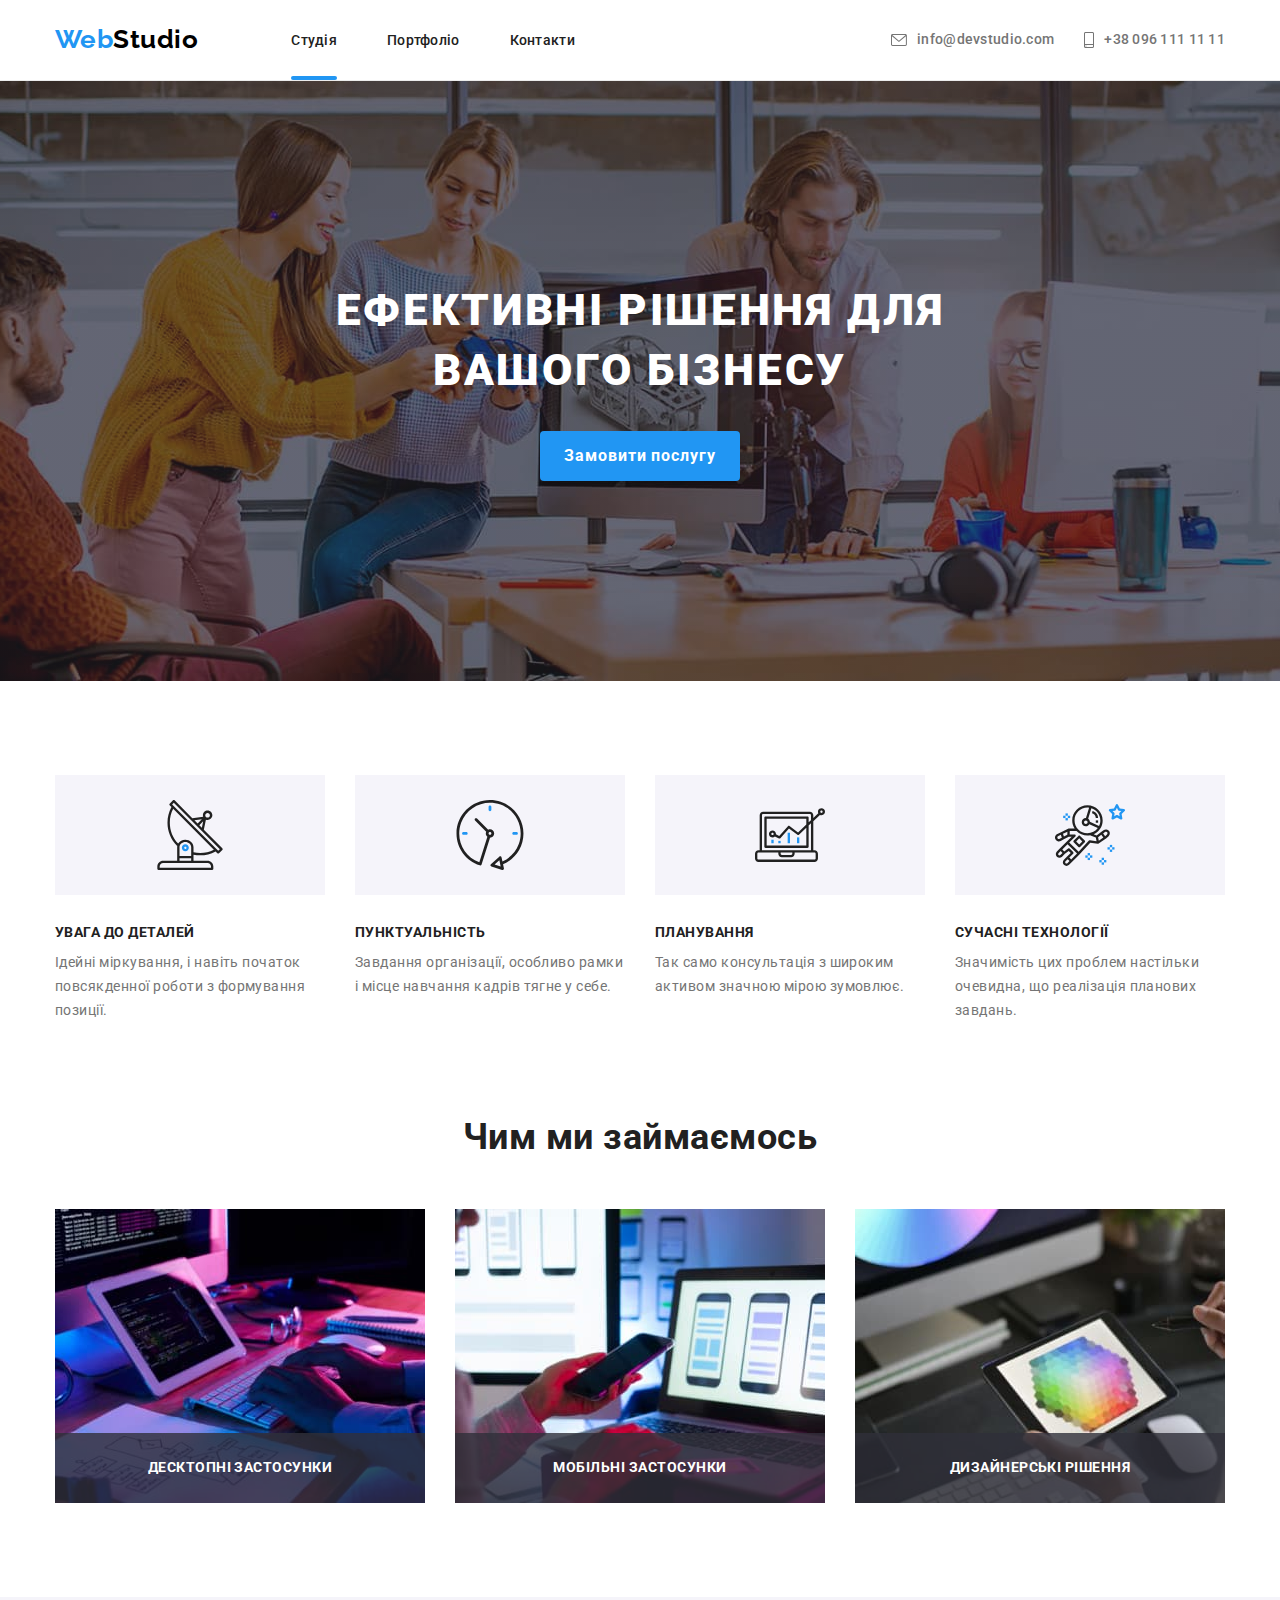
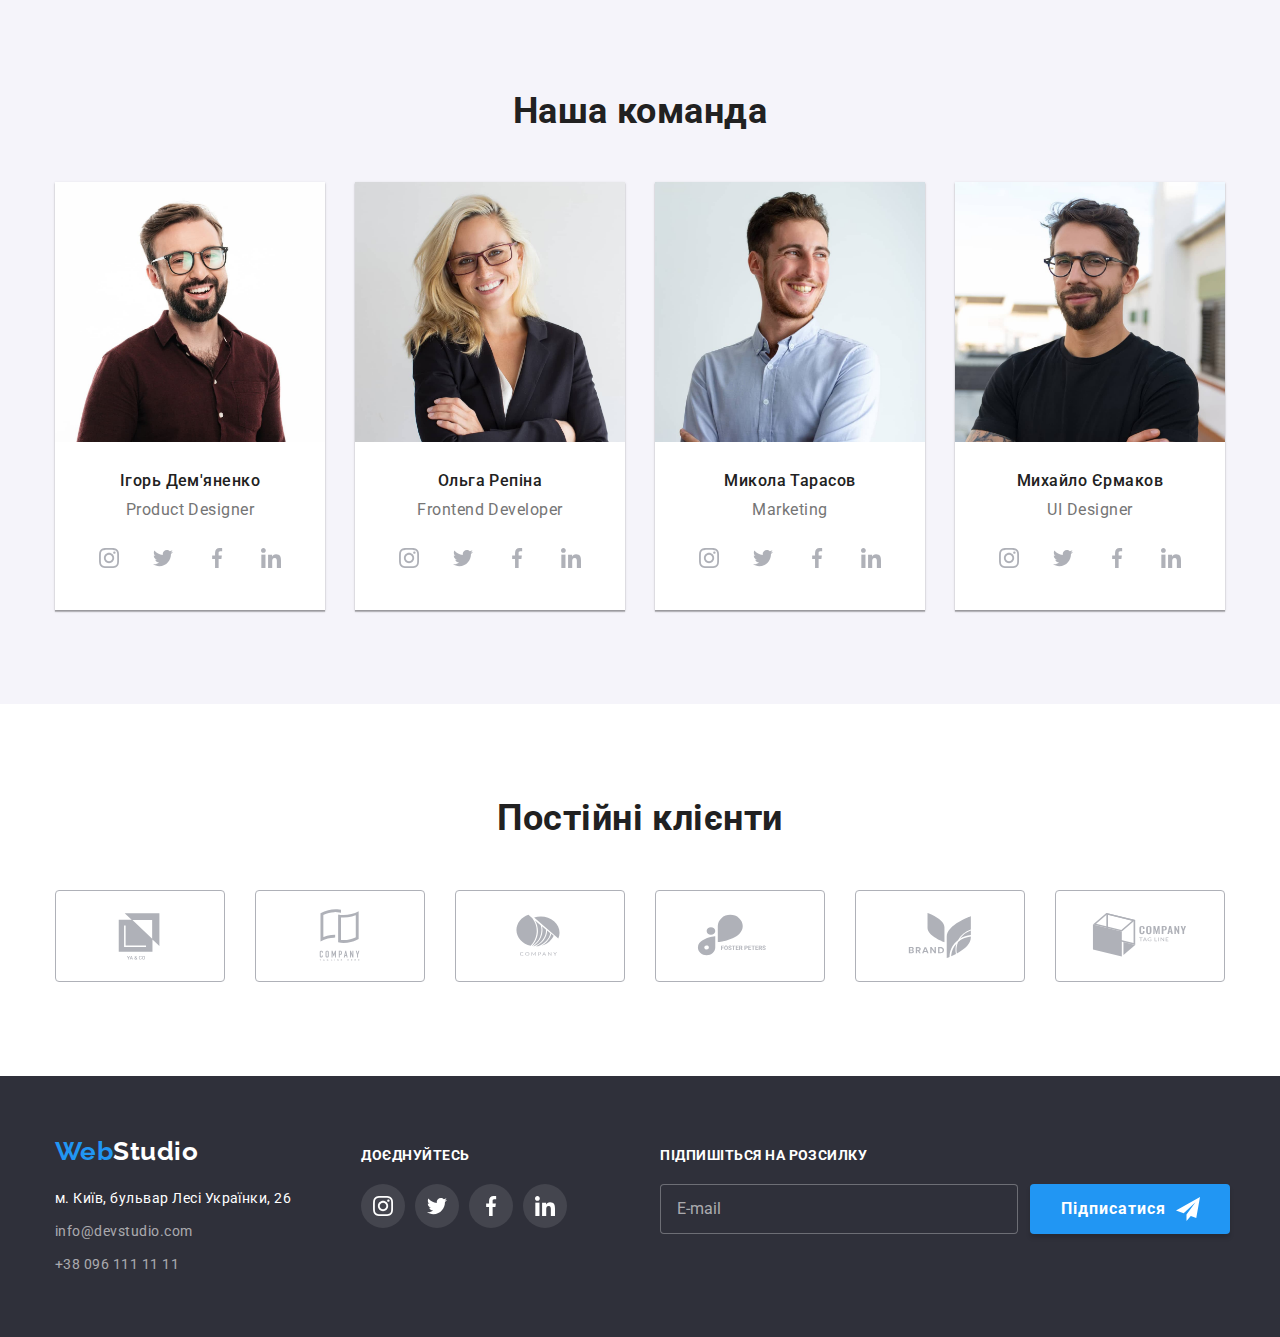
==== index.html @ aabac482 "Initial commit" ====
<!DOCTYPE html>
<html lang="ru">
  <head>
    <meta charset="UTF-8" />
    <meta http-equiv="X-UA-Compatible" content="IE=edge" />
    <meta name="viewport" content="width=device-width, initial-scale=1.0" />
    <title>WebStudio</title>

    <!-- шрифти -->
    <link rel="preconnect" href="https://fonts.googleapis.com" />
    <link rel="preconnect" href="https://fonts.gstatic.com" crossorigin />
    <link
      rel="stylesheet"
      href="https://fonts.googleapis.com/css2?family=Raleway:wght@700&family=Roboto:wght@400;500;700;900&display=swap"
    />

    <!-- стилі -->
    <link
      rel="stylesheet"
      href="https://cdnjs.cloudflare.com/ajax/libs/modern-normalize/1.1.0/modern-normalize.min.css"
    />
    <link rel="stylesheet" href="./css/styles.css" />
  </head>

  <body>
    <!-- верхній рядок -->
    <header class="head-border">
      <div class="container head-nav">
        <!-- Навігація-->
        <nav class="nav">
          <!-- логотип -->
          <a href="./" class="logo">
            Web<span class="logo-positive">Studio</span>
          </a>
          <!-- Меню -->
          <ul class="menu">
            <li class="menu-item">
              <a href="./" class="menu-link current">Студія</a>
            </li>

            <li class="menu-item">
              <a href="./portfolio.html" class="menu-link"> Портфоліо </a>
            </li>
            <li class="menu-item">
              <a href="./" class="menu-link">Контакти</a>
            </li>
          </ul>
        </nav>
        <!-- Контакти  в хедері-->
        <ul class="contacts">
          <li class="contact-item">
            <a href="mailto:info@devstudio.com" class="contact-link">
              <svg class="icon-top-contacts" width="16" height="12">
                <use href="./images/background/icons.svg#email"></use>
              </svg>
              info@devstudio.com
            </a>
          </li>
          <li class="contact-item">
            <a href="tel:+380961111111" class="contact-link">
              <svg class="icon-top-contacts" width="10" height="16">
                <use href="./images/background/icons.svg#smartphone"></use>
              </svg>
              +38 096 111 11 11
            </a>
          </li>
        </ul>
      </div>
    </header>

    <main>
      <!-- Секція героя -->
      <section class="hero overlay">
        <div class="container">
          <h1 class="hero-title">
            Ефективні рішення для <br />
            вашого бізнесу
          </h1>

          <button data-modal-open type="button" class="order-button">
            Замовити послугу
          </button>
        </div>
      </section>

      <!-- особливості  -->
      <section class="section">
        <div class="container">
          <h2 class="visually-hidden">Наші особливості - hidden tag</h2>
          <ul class="features">
            <li class="features-item">
              <div class="icon-features-box">
                <svg class="icon-features">
                  <use href="./images/background/icons.svg#antenna"></use>
                </svg>
              </div>
              <h3 class="features-title">Увага до деталей</h3>
              <p class="features-text">
                Ідейні міркування, і навіть початок повсякденної роботи з
                формування позиції.
              </p>
            </li>

            <li class="features-item">
              <div class="icon-features-box">
                <svg class="icon-features">
                  <use href="./images/background/icons.svg#clock"></use>
                </svg>
              </div>
              <h3 class="features-title">Пунктуальність</h3>
              <p class="features-text">
                Завдання організації, особливо рамки і місце навчання кадрів
                тягне у себе.
              </p>
            </li>

            <li class="features-item">
              <div class="icon-features-box">
                <svg class="icon-features">
                  <use href="./images/background/icons.svg#diagram"></use>
                </svg>
              </div>
              <h3 class="features-title">Планування</h3>
              <p class="features-text">
                Так само консультація з широким активом значною мірою зумовлює.
              </p>
            </li>

            <li class="features-item">
              <div class="icon-features-box">
                <svg class="icon-features">
                  <use href="./images/background/icons.svg#astronaut"></use>
                </svg>
              </div>
              <h3 class="features-title">Сучасні технології</h3>
              <p class="features-text">
                Значимість цих проблем настільки очевидна, що реалізація
                планових завдань.
              </p>
            </li>
          </ul>
        </div>
      </section>

      <!-- чим ми займаємось -->
      <section class="section section-offers">
        <div class="container">
          <h2 class="section-title">Чим ми займаємось</h2>
          <!-- блок світлин -->
          <ul class="offers">
            <li class="offer-item">
              <div class="offer-container">
                <img
                  src="./images/codding.jpg"
                  alt="розробка"
                  width="370"
                  height="294"
                />
                <p class="offer-title">Десктопні застосунки</p>
              </div>
            </li>

            <li class="offer-item">
              <div class="offer-container">
                <img
                  src="./images/android.jpg"
                  alt="мобільні додатки"
                  width="370"
                  height="294"
                />
                <p class="offer-title">Мобільні застосунки</p>
              </div>
            </li>

            <li class="offer-item">
              <div class="offer-container">
                <img
                  src="./images/design.jpg"
                  alt="дизайн"
                  width="370"
                  height="294"
                />
                <p class="offer-title">Дизайнерські рішення</p>
              </div>
            </li>
          </ul>
        </div>
      </section>

      <!-- наша команда -->
      <section class="section section-team">
        <div class="container">
          <h2 class="section-title">Наша команда</h2>
          <!-- блок карток співробітників -->
          <ul class="employee">
            <li class="employee-item">
              <img
                src="./images/igor-demyanenko-PS1050x1010px-squoosh.jpg"
                alt="Ігор"
                width="270"
                height="260"
              />
              <div class="employee-container">
                <h3 class="employee-name">Ігорь Дем'яненко</h3>
                <p class="employee-posiition">Product Designer</p>
                <ul class="socials">
                  <li class="social-item">
                    <a
                      class="social-link"
                      href="https://www.instagram.com/"
                      target="_blank"
                      rel="noreferrer noopener nofollow"
                    >
                      <svg class="social-link-icon">
                        <use
                          href="./images/background/icons.svg#instagram"
                        ></use>
                      </svg>
                    </a>
                  </li>

                  <li class="social-item">
                    <a
                      class="social-link"
                      href="https://twitter.com"
                      target="_blank"
                      rel="noreferrer noopener nofollow"
                    >
                      <svg class="social-link-icon">
                        <use href="./images/background/icons.svg#twitter"></use>
                      </svg>
                    </a>
                  </li>

                  <li class="social-item">
                    <a
                      class="social-link"
                      href="https://www.facebook.com/"
                      target="_blank"
                      rel="noreferrer noopener nofollow"
                    >
                      <svg class="social-link-icon">
                        <use
                          href="./images/background/icons.svg#facebook"
                        ></use>
                      </svg>
                    </a>
                  </li>

                  <li class="social-item">
                    <a
                      class="social-link"
                      href="https://www.linkedin.com/"
                      target="_blank"
                      rel="noreferrer noopener nofollow"
                    >
                      <svg class="social-link-icon">
                        <use
                          href="./images/background/icons.svg#linkedin"
                        ></use>
                      </svg>
                    </a>
                  </li>
                </ul>
              </div>
            </li>

            <li class="employee-item">
              <img
                src="./images/olga-repina-PS1050x1010-squoosh.jpg"
                alt="Ольга"
                width="270"
                height="260"
              />
              <div class="employee-container">
                <h3 class="employee-name">Ольга Репіна</h3>
                <p class="employee-posiition">Frontend Developer</p>
                <ul class="socials">
                  <li class="social-item">
                    <a
                      class="social-link"
                      href="https://www.instagram.com/"
                      target="_blank"
                      rel="noreferrer noopener nofollow"
                    >
                      <svg class="social-link-icon">
                        <use
                          href="./images/background/icons.svg#instagram"
                        ></use>
                      </svg>
                    </a>
                  </li>

                  <li class="social-item">
                    <a
                      class="social-link"
                      href="https://twitter.com"
                      target="_blank"
                      rel="noreferrer noopener nofollow"
                    >
                      <svg class="social-link-icon">
                        <use href="./images/background/icons.svg#twitter"></use>
                      </svg>
                    </a>
                  </li>

                  <li class="social-item">
                    <a
                      class="social-link"
                      href="https://www.facebook.com/"
                      target="_blank"
                      rel="noreferrer noopener nofollow"
                    >
                      <svg class="social-link-icon">
                        <use
                          href="./images/background/icons.svg#facebook"
                        ></use>
                      </svg>
                    </a>
                  </li>

                  <li class="social-item">
                    <a
                      class="social-link"
                      href="https://www.linkedin.com/"
                      target="_blank"
                      rel="noreferrer noopener nofollow"
                    >
                      <svg class="social-link-icon">
                        <use
                          href="./images/background/icons.svg#linkedin"
                        ></use>
                      </svg>
                    </a>
                  </li>
                </ul>
              </div>
            </li>

            <li class="employee-item">
              <img
                src="./images/nikolay-tarasov-PS1050x1010px-squoosh.jpg"
                alt="Микола"
                width="270"
                height="260"
              />
              <div class="employee-container">
                <h3 class="employee-name">Микола Тарасов</h3>
                <p class="employee-posiition">Marketing</p>
                <ul class="socials">
                  <li class="social-item">
                    <a
                      class="social-link"
                      href="https://www.instagram.com/"
                      target="_blank"
                      rel="noreferrer noopener nofollow"
                    >
                      <svg class="social-link-icon">
                        <use
                          href="./images/background/icons.svg#instagram"
                        ></use>
                      </svg>
                    </a>
                  </li>

                  <li class="social-item">
                    <a
                      class="social-link"
                      href="https://twitter.com"
                      target="_blank"
                      rel="noreferrer noopener nofollow"
                    >
                      <svg class="social-link-icon">
                        <use href="./images/background/icons.svg#twitter"></use>
                      </svg>
                    </a>
                  </li>

                  <li class="social-item">
                    <a
                      class="social-link"
                      href="https://www.facebook.com/"
                      target="_blank"
                      rel="noreferrer noopener nofollow"
                    >
                      <svg class="social-link-icon">
                        <use
                          href="./images/background/icons.svg#facebook"
                        ></use>
                      </svg>
                    </a>
                  </li>

                  <li class="social-item">
                    <a
                      class="social-link"
                      href="https://www.linkedin.com/"
                      target="_blank"
                      rel="noreferrer noopener nofollow"
                    >
                      <svg class="social-link-icon">
                        <use
                          href="./images/background/icons.svg#linkedin"
                        ></use>
                      </svg>
                    </a>
                  </li>
                </ul>
              </div>
            </li>

            <li class="employee-item">
              <img
                src="./images/mikhail-yermakov-PS1050x1010px-squoosh.jpg"
                alt="Михайло"
                width="270"
                height="260"
              />
              <div class="employee-container">
                <h3 class="employee-name">Михайло Єрмаков</h3>
                <p class="employee-posiition">UI Designer</p>
                <ul class="socials">
                  <li class="social-item">
                    <a
                      class="social-link"
                      href="https://www.instagram.com/"
                      target="_blank"
                      rel="noreferrer noopener nofollow"
                    >
                      <svg class="social-link-icon">
                        <use
                          href="./images/background/icons.svg#instagram"
                        ></use>
                      </svg>
                    </a>
                  </li>

                  <li class="social-item">
                    <a
                      class="social-link"
                      href="https://twitter.com"
                      target="_blank"
                      rel="noreferrer noopener nofollow"
                    >
                      <svg class="social-link-icon">
                        <use href="./images/background/icons.svg#twitter"></use>
                      </svg>
                    </a>
                  </li>

                  <li class="social-item">
                    <a
                      class="social-link"
                      href="https://www.facebook.com/"
                      target="_blank"
                      rel="noreferrer noopener nofollow"
                    >
                      <svg class="social-link-icon">
                        <use
                          href="./images/background/icons.svg#facebook"
                        ></use>
                      </svg>
                    </a>
                  </li>

                  <li class="social-item">
                    <a
                      class="social-link"
                      href="https://www.linkedin.com/"
                      target="_blank"
                      rel="noreferrer noopener nofollow"
                    >
                      <svg class="social-link-icon">
                        <use
                          href="./images/background/icons.svg#linkedin"
                        ></use>
                      </svg>
                    </a>
                  </li>
                </ul>
              </div>
            </li>
          </ul>
        </div>
      </section>

      <!-- постійні клієнти -->
      <section class="section">
        <div class="container">
          <h2 class="section-title">Постійні клієнти</h2>

          <ul class="customers">
            <li class="icon-customer">
              <a
                class="customer-link"
                href="https://minusrus.com/"
                target="_blank"
                rel="noreferrer noopener nofollow"
              >
                <svg class="customer-link-icon">
                  <use href="./images/background/icons.svg#comp1"></use>
                </svg>
              </a>
            </li>
            <li class="icon-customer">
              <a
                class="customer-link"
                href="https://minusrus.com/"
                target="_blank"
                rel="noreferrer noopener nofollow"
              >
                <svg class="customer-link-icon">
                  <use href="./images/background/icons.svg#comp2"></use>
                </svg>
              </a>
            </li>
            <li class="icon-customer">
              <a
                class="customer-link"
                href="https://minusrus.com/"
                target="_blank"
                rel="noreferrer noopener nofollow"
              >
                <svg class="customer-link-icon">
                  <use href="./images/background/icons.svg#comp3"></use>
                </svg>
              </a>
            </li>
            <li class="icon-customer">
              <a
                class="customer-link"
                href="https://minusrus.com/"
                target="_blank"
                rel="noreferrer noopener nofollow"
              >
                <svg class="customer-link-icon">
                  <use href="./images/background/icons.svg#comp4"></use>
                </svg>
              </a>
            </li>
            <li class="icon-customer">
              <a
                class="customer-link"
                href="https://minusrus.com/"
                target="_blank"
                rel="noreferrer noopener nofollow"
              >
                <svg class="customer-link-icon">
                  <use href="./images/background/icons.svg#comp5"></use>
                </svg>
              </a>
            </li>
            <li class="icon-customer">
              <a
                class="customer-link"
                href="https://minusrus.com/"
                target="_blank"
                rel="noreferrer noopener nofollow"
              >
                <svg class="customer-link-icon">
                  <use href="./images/background/icons.svg#comp6"></use>
                </svg>
              </a>
            </li>
          </ul>
        </div>
      </section>
    </main>

    <!-- footer -->
    <footer class="footer">
      <div class="container">
        <!-- група у дві колонки -->
        <div class="footer-columns">
          <div>
            <a href="./" class="logo"
              >Web<span class="logo-negative">Studio</span></a
            >
            <!-- footer contacts -->
            <address>
              <ul class="link-decor">
                <li class="footer-contact-item">
                  <a
                    href="https://goo.gl/maps/csTUW6vFvjiGMf6m9"
                    class="footer-contact footer-address"
                    target="_blank"
                    rel="noreferrer noopener nofollow"
                    >м. Київ, бульвар Лесі Українки, 26</a
                  >
                </li>

                <li class="footer-contact-item">
                  <a href="mailto:info@devstudio.com" class="footer-contact"
                    >info@devstudio.com</a
                  >
                </li>

                <li class="footer-contact-item">
                  <a href="tel:+380961111111" class="footer-contact"
                    >+38 096 111 11 11</a
                  >
                </li>
              </ul>
            </address>
          </div>
          <!-- Соцмережі -->
          <div class="footer-socials">
            <h3 class="footer-title">Доєднуйтесь</h3>
            <ul class="socials">
              <li class="social-item">
                <a
                  class="social-link"
                  href="https://www.instagram.com/"
                  target="_blank"
                  rel="noreferrer noopener nofollow"
                >
                  <svg class="social-link-icon">
                    <use href="./images/background/icons.svg#instagram"></use>
                  </svg>
                </a>
              </li>

              <li class="social-item">
                <a
                  class="social-link"
                  href="https://twitter.com"
                  target="_blank"
                  rel="noreferrer noopener nofollow"
                >
                  <svg class="social-link-icon">
                    <use href="./images/background/icons.svg#twitter"></use>
                  </svg>
                </a>
              </li>

              <li class="social-item">
                <a
                  class="social-link"
                  href="https://www.facebook.com/"
                  target="_blank"
                  rel="noreferrer noopener nofollow"
                >
                  <svg class="social-link-icon">
                    <use href="./images/background/icons.svg#facebook"></use>
                  </svg>
                </a>
              </li>

              <li class="social-item">
                <a
                  class="social-link"
                  href="https://www.linkedin.com/"
                  target="_blank"
                  rel="noreferrer noopener nofollow"
                >
                  <svg class="social-link-icon">
                    <use href="./images/background/icons.svg#linkedin"></use>
                  </svg>
                </a>
              </li>
            </ul>
          </div>
          <form class="subscribe">
            <!-- <h3 class="footer-title">Підпишіться на розсилку</h3> -->
            <div class="subscribe-field">
              <label for="subscribe" class="footer-title"
                >Підпишіться на розсилку</label
              >
              <input
                type="email"
                name="subscribe"
                id="subscribe"
                placeholder="E-mail"
              />
            </div>

            <div class="subscribe-button-box">
              <button type="submit" class="order-button subscribe-button">
                Підписатися
                <svg class="icon-subscribe-button">
                  <use
                    href="./images/background/icons.svg#footer-subscribe-button"
                  ></use>
                </svg>
              </button>
            </div>
          </form>
        </div>
      </div>
    </footer>

    <!-- Модальне вікно -->
    <div class="backdrop is-hidden" data-modal>
      <form autocomplete="on" class="modal">
        <b class="modal-header">Залиште свої дані, ми вам передзвонимо</b>

        <div class="form-fields">
          <div class="form-field-item">
            <label for="name">Ім'я</label>
            <div class="modal-box-icon">
              <input type="text" name="name" id="name" class="type" />
              <svg class="form-icon">
                <use href="./images/background/icons.svg#modal-person"></use>
              </svg>
            </div>
          </div>
          <div class="form-field-item">
            <label for="phone">Телефон</label>
            <div class="modal-box-icon">
              <input type="tel" name="phone" id="phone" class="type" />
              <svg class="form-icon">
                <use href="./images/background/icons.svg#modal-phone"></use>
              </svg>
            </div>
          </div>
          <div class="form-field-item">
            <label for="email">Пошта</label>
            <div class="modal-box-icon">
              <input type="email" name="email" id="email" class="type" />
              <svg class="form-icon">
                <use href="./images/background/icons.svg#modal-email"></use>
              </svg>
            </div>
          </div>
          <div class="form-field-item">
            <label for="comment">Коментар</label>
            <textarea
              name="comment"
              id="comment"
              placeholder="Введіть текст"
              class="type"
            ></textarea>
          </div>
        </div>

        <div class="accept-module">
          <input
            type="checkbox"
            name="accept"
            value="accept"
            id="checkbox"
            class="checkboxed visually-hidden"
          />

          <label for="checkbox" class="accepting">
            <div class="icon-accept-box">
              <svg class="icon-checked">
                <use href="./images/background/icons.svg#modal-checked"></use>
              </svg>
            </div>
            Погоджуюся з розсилкою та приймаю &thinsp;
            <a href="" class="link-terms">Умови договору</a>
          </label>
        </div>

        <button type="submit" class="order-button">Відправити</button>

        <button data-modal-close type="button" class="order-button-close">
          <svg class="button-close-icon">
            <use href="./images/background/icons.svg#btn-close"></use>
          </svg>
        </button>
      </form>
    </div>

    <!-- скріпт для модельного вікна -->
    <script src="./js/modal.js"></script>
    <!--  data-modal-open - на кнопку відкриття модального вікна.
          data-modal-close - на кнопку закриття модального вікна.
          data-modal - на бекдроп модального вікна. -->
  </body>
</html>
---- css/styles.css ----
/* todo разобратись з фоном на весь екран */

:root {
    --logo-brand-color: #2196f3;
    --btn-hover-bgcolor: #188CE8;
    --logo-positive-color: #000;
    --logo-negative-color: #fff;
    --grey: #757575;
    --black: #212121;
    --white: #fff;
    --background-brand-color: #2F303A;
    --background-btn-color: #F5F4FA;
    --social-grey: #AFB1B8;

}

/* ============= Скидання стилів ============= */
body {
    background-color: var(--white);
    font-family: "Roboto", sans-serif;
    letter-spacing: 0.03em;
    color: var(--grey);
}

h1, h2, h3, p {
    margin: 0;
    padding: 0;
}

img {
    display: block;
    max-width: 100%;
    height: auto;
}

/* Знімаю стилізацію з ul */
ul, ol {
    margin: 0;
    padding: 0;
    list-style: none;
}

/* Знімаю стилізацію з <a> */
a {
    text-decoration: none;
}

textarea {
    resize: none;
}
/* ============= /Скидання стилів ============= */


/* ============= Компоненти ============= */
.container {
    margin-left: auto;
    margin-right: auto;
    width: 1200px;
    padding-left: 15px;
    padding-right: 15px;
}

/* соцмережі */
.section {
    padding-top: 94px;
    padding-bottom: 94px;
}

/* соціальні мережі */
.socials {
    display: flex;
    justify-content: center;
}

.social-item:not(:last-child) {
    margin-right: 10px;
}

.social-link {
    display: flex;
    justify-content: center;
    align-items: center;
    height: 44px;
    width: 44px;
    border-radius: 50%;

    color: var(--social-grey);
    background-color: var(--white);
    transition: background-color 250ms cubic-bezier(0.4, 0, 0.2, 1),
                color 250ms cubic-bezier(0.4, 0, 0.2, 1);
}

.social-link:hover,
.social-link:focus {
    background-color: var(--logo-brand-color);
    color: var(--white);
}

.social-link-icon {
    fill: currentColor;
    width: 20px;
    height: 20px;
}

footer .social-link {
    color: var(--white);
    background-color: rgba(255, 255, 255, 0.1);
}

.visually-hidden {
    position: absolute;
    white-space: nowrap;
    width: 1px;
    height: 1px;
    overflow: hidden;
    border: 0;
    padding: 0;
    clip: rect(0 0 0 0);
    clip-path: inset(50%);
    margin: -1px;
}
/* ============= /Компоненти ============= */



/* ============= Верхній рядок ============= */
.head-border {
    border-bottom: 1px solid #ECECEC;
}

.head-nav {
    display: flex;   /* для вирівнювання елементів у div */
}

/* навігація (лого+меню)*/
.nav {
    display: flex;
    align-items: center;
}

/* стилізація logo */
.logo {
    display: block;

    font-family: 'Raleway', sans-serif;
    font-weight: 700;
    font-size: 26px;
    line-height: 1.2;
    color: var(--logo-brand-color);
}
.logo-positive { 
    color: var(--logo-positive-color); 
}

.logo-negative { 
    color: var(--logo-negative-color); 
}

/* ховер лого по всій площині у заголовку */
.nav>.logo {
    padding-top: 24px;
    padding-bottom: 25px;
}

/* Меню */
.menu {
    display: flex;
    margin-left: 93px;
}

.menu-item:not(:last-child) {
    margin-right: 50px;
}

.menu-link {
    position: relative;
    padding-top: 32px;
    padding-bottom: 32px;

    font-weight: 500;
    font-size: 14px;
    line-height: 1.14;
    letter-spacing: 0.02em;
    color: var(--black);
    transition: color 250ms cubic-bezier(0.4, 0, 0.2, 1);
}

.menu-link::after {
    content: "";
    position: absolute;
    left: 0;
    bottom: 0px;

    width: 100%;
    height: 4px;
    border-radius: 2px;
    background-color: var(--logo-brand-color);

    transform: scale(0);
    transition: transform 250ms cubic-bezier(0.4, 0, 0.2, 1);
}

.menu-link:hover::after,
.menu-link:focus::after {
    transform: scale(1);
}

.menu-link.current::after {
    transform: scale(1);
}


/* Контакти в хедері */
.contacts {
    display: flex;
    margin-left: auto;
    align-items: center;
}

.contact-item + .contact-item {
    margin-left: 30px;
}

.contact-link {
    display: flex;
    align-items: center;

    padding-top: 22px;
    padding-bottom: 22px;

    font-weight: 500;
    font-size: 14px;
    line-height: 1.14;
    letter-spacing: 0.02em;
    color: var(--grey);
    transition: color 250ms cubic-bezier(0.4, 0, 0.2, 1);
}

.menu-link:hover,
.menu-link:focus,
.contact-link:hover,
.contact-link:focus {
    color: var(--logo-brand-color);
}

.icon-top-contacts {
    margin-right: 10px;
    fill: currentColor;
}
/* ============= /Верхній рядок ============= */



/* ============= Секція героя ============= */
.hero {
    padding-top: 200px;
    padding-bottom: 200px;

    text-align: center; /* наслідується до дітей */
    background-color: var(--background-brand-color);
}

.overlay {
    max-width: 1600px;
    height: 600px;
    margin-left: auto;
    margin-right: auto;

    background-image: 
        linear-gradient(
        rgba(47, 48, 58, 0.4),
        rgba(47, 48, 58, 0.4) ),
        url("../images/background/hero-pic.jpg");
    background-repeat: no-repeat; 
    background-position: center;
    background-size: cover;
    background-color: #C4C4C4;
} 

.hero-title {
    margin-bottom: 30px;

    font-weight: 900;
    font-size: 44px;
    line-height: 1.36;
    letter-spacing: 0.06em;
    text-transform: uppercase;
    color: var(--white);
}

.order-button {
    width: 200px;
    height: 50px;
    padding: 10px;
    border-radius: 4px;
    border: transparent;

    font-family: inherit;
    font-weight: 700;
    font-size: 16px;
    line-height: 1.88;
    letter-spacing: 0.06em;
    color: var(--white);
    background-color: var(--logo-brand-color);
    cursor: pointer;
    box-shadow: 0px 4px 4px rgba(0, 0, 0, 0.15);
    transition: background-color 250ms cubic-bezier(0.4, 0, 0.2, 1);
}

.order-button:hover,
.order-button:focus {
    background-color: var(--btn-hover-bgcolor);
}
/* ============= /Секція героя ============= */



/* ============= Особливості ============= */
.features { display: flex; }

.features-item:not(:last-child) { 
    margin-right: 30px; 
}

.features-item {
    display: block;
    justify-content: center;
    align-items: center;
}

.icon-features-box {
    display: flex;
    justify-content: center;
    align-items: center;
    width: 270px;
    height: 120px;
    margin-bottom: 30px;
    
    background-color: var(--background-btn-color);
}

.icon-features {
    height: 70px;
    width: 70px;
}

.features-title {
    margin-bottom: 10px;
    font-weight: 700;
    font-size: 14px;
    line-height: 1.14;
    text-transform: uppercase;
    color: var(--black);
}

.features-text {
    font-size: 14px;
    line-height: 1.71;
    color: var(--grey);
}
/* ============= /Особливості ============= */


/* ============= Чим ми займаємось ============= */
.section-offers {
    padding-top: 0;
}

.section-title {
    margin-bottom: 50px;

    font-weight: 700;
    font-size: 36px;
    line-height: 1.16;
    text-align: center;
    color: var(--black);
}

.offers { 
    display: flex; 
}

.offer-item + .offer-item { 
    margin-left: 30px; 
}

.offer-container {
    position: relative;

}

.offer-title {
    display: flex;
    align-items: center;
    justify-content: center;
    width: 100%;
    height: 70px;

    position: absolute;
    bottom: 0;
    left: 0;

    /* padding-top: 27px; */
    /* padding-bottom: 27px; */
    font-weight: 700;
    font-size: 14px;
    line-height: 1.14;
    text-transform: uppercase;
    color: var(--white);
    
    background-color: rgba(47, 48, 58, 0.8);
}
/* ============= /Чим ми займаємось ============= */


/* ============= Наша команда ============= */
.section-team {
    background-color: var(--background-btn-color);
}

.employee { 
    display: flex; 
}

.employee-item { 
    align-items: center; 

    background-color: var(--white);
    box-shadow: 0px 1px 3px rgba(0, 0, 0, 0.12), 0px 1px 1px rgba(0, 0, 0, 0.14), 0px 2px 1px rgba(0, 0, 0, 0.2);
}

.employee-item + .employee-item { 
    margin-left: 30px; 
}

.employee-container {
    padding-top: 30px;
    padding-bottom: 30px;
}

.employee-name {
    text-align: center;
    margin-bottom: 10px;

    font-weight: 500;
    font-size: 16px;
    line-height: 1.18;
    color: var(--black);
}

.employee-posiition {
    text-align: center;
    margin-bottom: 16px;

    font-size: 16px;
    line-height: 1.18;
    color: var(--grey);
}
/* ============= /Наша команда ============= */


/* ============= Постійні клієнти ============= */
.customers {
    display: flex;
    justify-content: center;
    cursor: pointer;
}

.icon-customer:not(:last-child) {
    margin-right: 30px;
}

.icon-customer {
    display: flex;
    justify-content: center;
    align-items: center;

    cursor: pointer;
}


.customer-link {
    display: flex;
    justify-content: center;
    align-items: center;
    width: 170px;
    height: 92px;
    border: 1px solid #AFB1B8;
    border-radius: 4px;
    color: #AFB1B8;
    transition: color 250ms cubic-bezier(0.4, 0, 0.2, 1),
                border 250ms cubic-bezier(0.4, 0, 0.2, 1);
}

.customer-link:hover,
.customer-link:focus {
    color: var(--logo-brand-color);
    border: 1px solid var(--logo-brand-color);
}

.customer-link-icon {
    fill: currentColor;
    width: 106px;
    height: 60px;
}
/* ============= /Постійні клієнти ============= */



/* ============= footer ============= */
.footer {
    padding-top: 60px;
    padding-bottom: 60px;

    background-color: var(--background-brand-color);
}

.footer-columns {
    align-items: baseline;
    display: flex;
}

footer .logo {
    display: inline-block;
    margin-bottom: 20px;
}

.footer-contact-item:not(:last-child) {
    margin-bottom: 9px;
}

.footer-contact {
    font-style: normal;
    font-size: 14px;
    line-height: 1.71;
    color: rgba(255, 255, 255, 0.6);
    
    transition: color 250ms cubic-bezier(0.4, 0, 0.2, 1);
}

.footer-address {
    color: var(--white);
    transition: color 250ms cubic-bezier(0.4, 0, 0.2, 1);
}

/* * «С5» Текст контактів в !хедері! і !футері! змінює колір при ховері і фокусі. */
.footer-contact:hover,
.footer-contact:focus,
.footer-address:hover,
.footer-address:focus {
    color: var(--logo-brand-color);
}

.footer-socials {
    margin-left: 70px;
}

.footer-title {
    font-weight: 700;
    font-size: 14px;
    line-height: 1.14;
    text-transform: uppercase;
    margin-bottom: 20px;
    color: var(--white);
}

.subscribe {
    display: flex;
    margin-left: 93px;
}

.subscribe-field {
    display: flex;
    flex-direction: column;
}

label.footer-title {
    display: block;
}

.subscribe-field input {
    width: 358px;
    
    padding: 15px 16px;
    
    background-color: var(--background-brand-color);
    border: 1px solid rgba(255, 255, 255, 0.3);
    border-radius: 4px;
    /* filter: drop-shadow(0px 4px 4px rgba(0, 0, 0, 0.15)); */

    color: var(--white);
}

.subscribe-field input::placeholder {
    font-size: 16px;
    line-height: 1.25;
    color: rgba(255, 255, 255, 0.6);
}

.subscribe-button-box {
    position: relative;
    margin-left: 12px;
}

.subscribe-button {
    position: absolute;
    display: flex;
    justify-content: center;
    align-items: center;
    bottom: 0;
    left: 0;
}

.icon-subscribe-button {
    width: 24px;
    height: 24px;
    fill: currentColor;
    margin-left: 10px;
}

/* ============= /footer ============= */





/* ! Portfolio styles (main) */

/* ============= фільр-кнопки ============= */
/* todo Мають бути Радіо-кнопки */
.filter-btns {
    display: flex;
    justify-content: center;
    margin-bottom: 50px;
}

.filter-btn {
    padding: 6px 22px;

    font-weight: 500;
    font-size: 16px;
    line-height: 1.62;
    color: var(--black);
    background-color: var(--background-btn-color);
    border: transparent;
    border-radius: 4px;

    cursor: pointer;

    transition: color 250ms cubic-bezier(0.4, 0, 0.2, 1),
                background-color 250ms cubic-bezier(0.4, 0, 0.2, 1),
                box-shadow 250ms cubic-bezier(0.4, 0, 0.2, 1);
}


.filter-btn-item:not(:last-child) {
    margin-right: 8px;
}


.filter-btn:hover,
.filter-btn:focus {
    color: var(--white);
    background-color: var(--logo-brand-color);
    box-shadow: 0px 3px 1px rgba(0, 0, 0, 0.1),
                0px 1px 2px rgba(0, 0, 0, 0.08),
                0px 2px 2px rgba(0, 0, 0, 0.12);
}
/* ============= /фільр-кнопки ============= */



/* ============= Зразки робіт (картки) ============= */
.cards {
    display: flex;
    flex-wrap: wrap;
}

.card-item:not(:nth-child(3n)) {
    margin-right: 30px;
}

.card-item:not(:nth-last-child(-n+3)) {
    margin-bottom: 30px;
}

.card-item-link {
    display: block; /* без цього не працює ховер. Чому? */
    transition: box-shadow 250ms cubic-bezier(0.4, 0, 0.2, 1);
}

.card-item-link:hover,
.card-item-link:focus {
    box-shadow: 0px 1px 1px rgba(0, 0, 0, 0.12),
                0px 4px 4px rgba(0, 0, 0, 0.06),
                1px 4px 6px rgba(0, 0, 0, 0.16);
}

.card-item-animation {
    position: relative;
    overflow: hidden;
}

.card-item-animation::before {
    content: "";
    display: block;
    position: absolute;
    top: 0;
    left: 0;
    width: 100%;
    height: 100%;

    background-color: rgba(33, 150, 243, 0.9);

    opacity: 0;
    transform: translate(0, 100%);
    transition: transform 250ms cubic-bezier(0.4, 0, 0.2, 1),
                opacity 250ms cubic-bezier(0.4, 0, 0.2, 1);
}

.card-item-text {
    display: flex;
    align-items: center;
    justify-content: center;
    
    position: absolute;
    top: 0;
    left: 0;
    width: 100%;
    height: 100%;

    padding: 24px;
    overflow: hidden;

    font-size: 18px;
    line-height: 1.56;
    color: var(--white);

    opacity: 0;
    transform: translate(0, 100%);
    transition: transform 250ms cubic-bezier(0.4, 0, 0.2, 1),
                opacity 250ms cubic-bezier(0.4, 0, 0.2, 1);
}

.card-item-link:hover .card-item-animation::before,
.card-item-link:focus .card-item-animation::before,
.card-item-link:hover .card-item-text,
.card-item-link:focus .card-item-text {
    opacity: 1;
    transform: translate(0, 0);
}


/* * «B17» У картках на сторінці Портфоліо є рамка (властивість border), але тільки у нижній частині картки. */
.card-item-frame {
    padding-top: 20px;
    padding-bottom: 20px;
    padding-left: 24px;
    padding-right: 24px;

    border-left: 1px solid #EEEEEE;
    border-right: 1px solid #EEEEEE;
    border-bottom: 1px solid #EEEEEE;
}

.card-item-title {
    /* margin-bottom: 4px; - Григорій сказав прибрати, хоча в проєкті цей відступ є */

    font-weight: 700;
    font-size: 18px;
    line-height: 2;
    letter-spacing: 0.06em;
    color: var(--black);
}

.card-item-description {
    margin-bottom: 20px;

    font-size: 16px;
    line-height: 1.88;
    color: var(--grey);
}
/* ============= /Зразки робіт (картки) ============= */



/* ============= Модальне вікно ============= */
/* фон */
.backdrop {
    position: fixed;
    top: 0;
    left: 0;
    width: 100%;
    height: 100%;
    background-color: rgba(0, 0, 0, 0.2);

    transition: opacity 250ms cubic-bezier(0.4, 0, 0.2, 1),
                visibility 250ms cubic-bezier(0.4, 0, 0.2, 1);
}

.backdrop.is-hidden {
    opacity: 0;
    visibility: hidden;
    pointer-events: none;
}

.backdrop.is-hidden .modal {
    transform: translate(-50%, -50%) scale(0.85);
    transition: transform 250ms cubic-bezier(0.4, 0, 0.2, 1),
                visibility 250ms cubic-bezier(0.4, 0, 0.2, 1);
}

/* загальне вікно */
.modal {
    position: absolute;
    top: 50%;
    left: 50%;
    width: 528px;
    text-align: center;
    padding: 40px;

    background-color: var(--white);
    
    transform: translate(-50%, -50%) scale(1);
    transition: transform 250ms cubic-bezier(0.4, 0, 0.2, 1);
}

/* кнопка закриття зверху праворуч */
.order-button-close {
    display: flex;
    justify-content: center;
    align-items: center;
    padding: 0;
    position: absolute;
    top: 4px;
    right: 4px;
    width: 30px;
    height: 30px;
    
    border-radius: 50%;
    border: 1px solid rgba(0, 0, 0, 0.1);
    background-color: var(--white);
    cursor: pointer;

    transition: background-color 250ms cubic-bezier(0.4, 0, 0.2, 1),
                color 250ms cubic-bezier(0.4, 0, 0.2, 1);
}

.order-button-close:hover,
.order-button-close:focus {
    color: var(--logo-brand-color);
}

.button-close-icon {
    fill: currentColor;
    width: 18px;
    height: 18px;
    background-position: 50% 50%;
    background-origin: border-box;
}

/* заголовок */
.modal-header {
    display: block;
    margin-bottom: 12px;

    font-weight: 700;
    font-size: 20px;
    line-height: 1.15;
    text-align: center;
    color: var(--black);
}

/* поля форми */
.form-fields {
    margin-bottom: 20px;
    text-align: left;
}

.form-field-item {
    display: flex;
    flex-direction: column;
    margin-bottom: 20px;

    font-size: 12px;
    line-height: 1.67;
    letter-spacing: 0.01em;
    color: var(--black);
    transition: color 250ms cubic-bezier(0.4, 0, 0.2, 1);
}

.form-field-item input {
    padding: 12px 16px 12px 42px;

    font-size: 16px;
    line-height: 1.14;

    border: 1px solid;
    border-radius: 4px;
    border-color: rgba(33, 33, 33, 0.2);

    transition: border-color 250ms cubic-bezier(0.4, 0, 0.2, 1);
}

.form-field-item textarea {
    padding: 12px 16px;
    height: 96px;

    font-size: 16px;
    line-height: 1.14;
    letter-spacing: 0.01em;

    border: 1px solid;
    border-radius: 4px;
    border-color: rgba(33, 33, 33, 0.2);

    transition: border-color 250ms cubic-bezier(0.4, 0, 0.2, 1);
}

/* бордер на полях введення */
.form-field-item:focus .type,
.form-field-item:hover .type {
    border-color: var(--logo-brand-color); 
}

/* бордер на полях введення, коли прибрали мишку з поля */
.form-field-item .type:focus-within {
    border-color: var(--logo-brand-color);
    outline: 1px solid var(--logo-brand-color);
}

/* стилі плейсхолдера */
.form-field-item textarea::placeholder {
    color: rgba(117, 117, 117, 0.5);
    font-size: 12px;
    line-height: 1.167;
}

/* іконки на полях введення */
.modal-box-icon {
    display: flex;
    flex-direction: column;
    position: relative;
}

.form-icon {
    position: absolute;
    width: 18px;
    height: 18px;
    top: 50%;
    transform: translateY(-50%);
    margin: 0 12px;

    fill: currentColor;
}

.form-field-item:hover,
.form-field-item:focus,
.form-field-item:focus-within {
    color: var(--logo-brand-color);
}


/* поле згоди з умовами */
.accept-module {
    display: flex;
    justify-content: center;
    align-items: center;
    margin-bottom: 30px;
    transition: color 250ms cubic-bezier(0.4, 0, 0.2, 1);
}

.accept-module:hover,
.accept-module:focus {
    color: var(--logo-brand-color);
    /* border: 1px solid var(--logo-brand-color); */
    /* border-radius: 4px; */
}

/* міняю колір іконки чек-боксу при ховері/фокусі */
.accept-module:hover .icon-checked,
.accept-module:focus .icon-checked {
    border-color: var(--logo-brand-color);
}


/* lable з іконкою чекбокосу і текстом "приймаю умови" */
.accepting {
    display: flex;

    font-size: 14px;
    line-height: 1.71;
}

/* коробка з іконкою - за замовчуванням без кольору */
.icon-accept-box {
    display: flex;
    align-items: center;
    margin-right: 7px;

    color: transparent;
}

/* стилі іконки чекбоксу за замовчуванням */
.icon-checked {
    width: 16px;
    height: 15px;

    fill: currentColor;
    
    border: 1px solid var(--black);
    border-radius: 4px;
    transition: border-color 250ms cubic-bezier(0.4, 0, 0.2, 1);
}

/* приховане поле input з type="checkbox" */
/* зміна стилю іконки чекбоксу при натисканні на .accept-module  */
.checkboxed:checked + label .icon-checked {
    /* ? чомусь не спрацьовує background-origin - іконка не стає більшою поки є border*/
    /* background-origin: border-box; */
    color: var(--logo-brand-color);

    background-color: var(--logo-brand-color);
    background-size: contain;

    /* якщо не задати бордер=0, то іконка лишається зменшеною */
    border: 0;
}

/* додаткова стилізація посилання на "Умови договору" */
.link-terms {
    text-decoration: underline;
    color: var(--logo-brand-color);
}
/* ============= /Модальне вікно ============= */
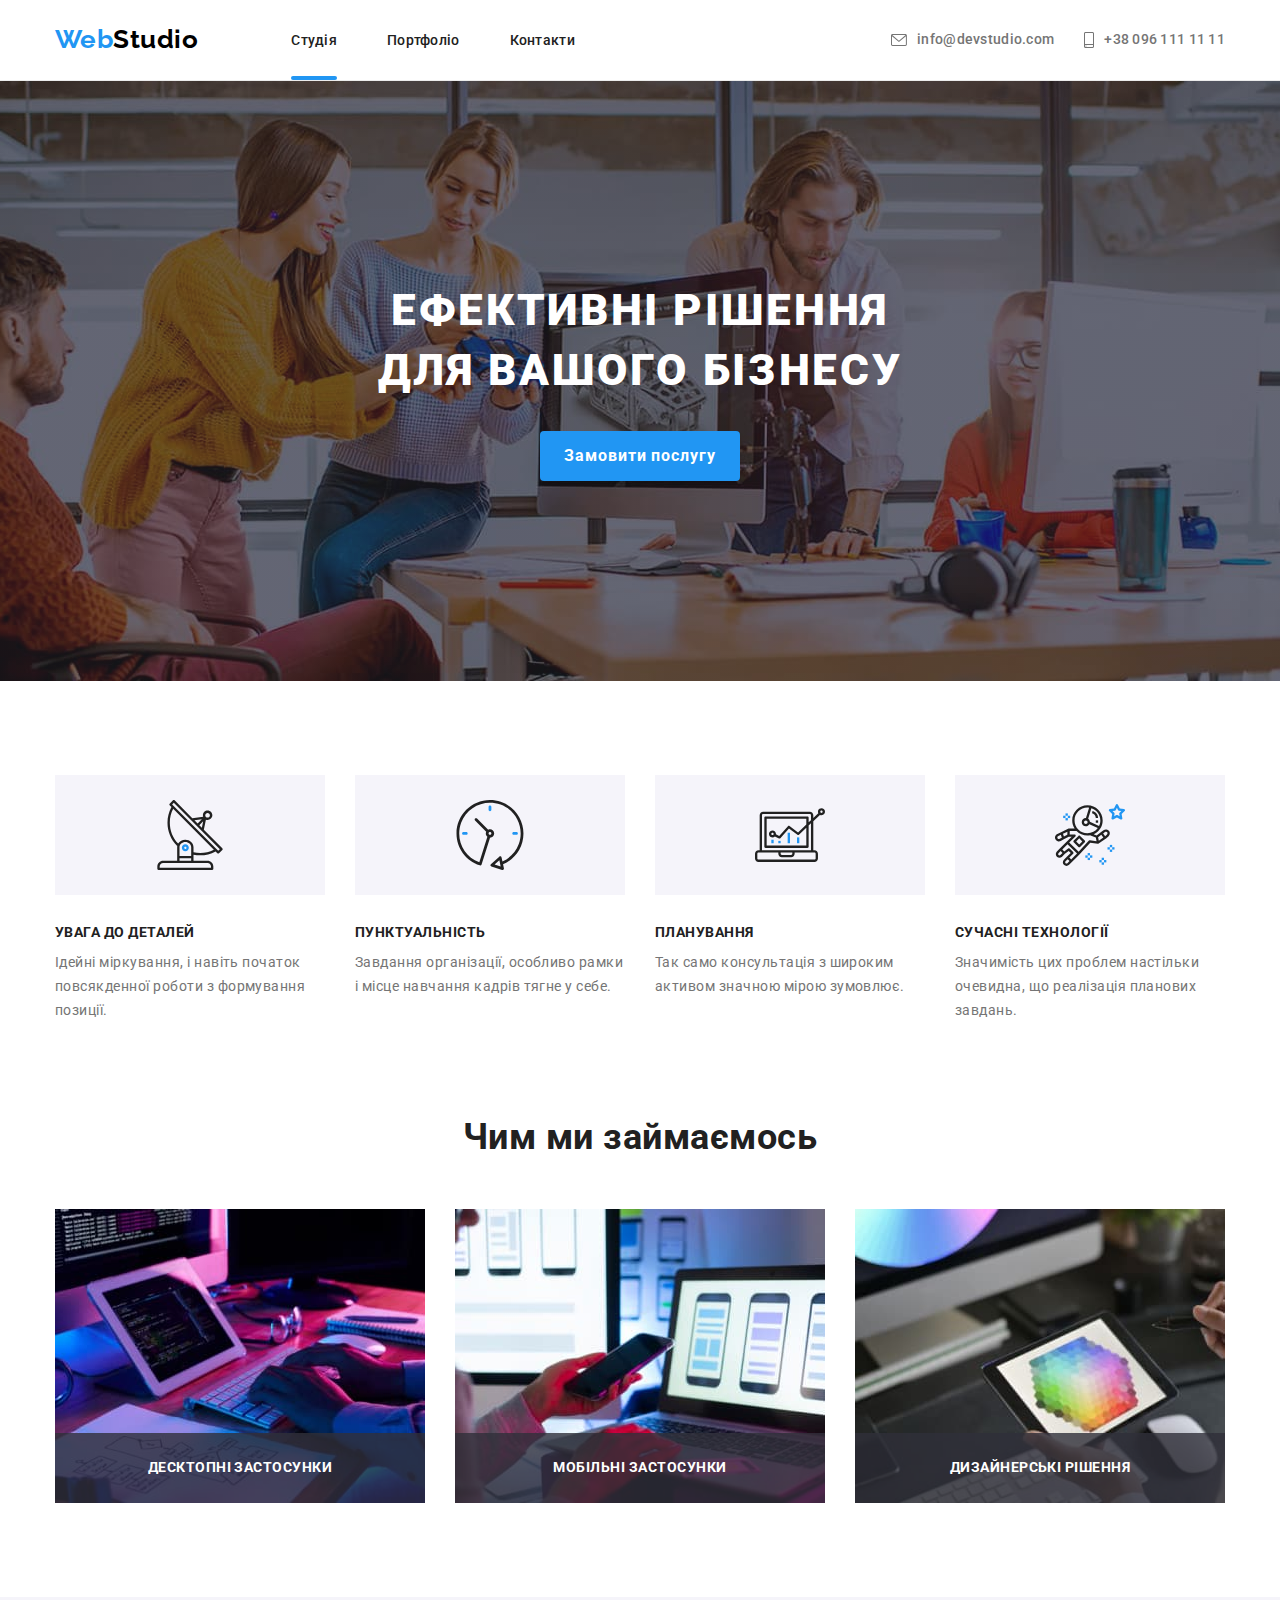
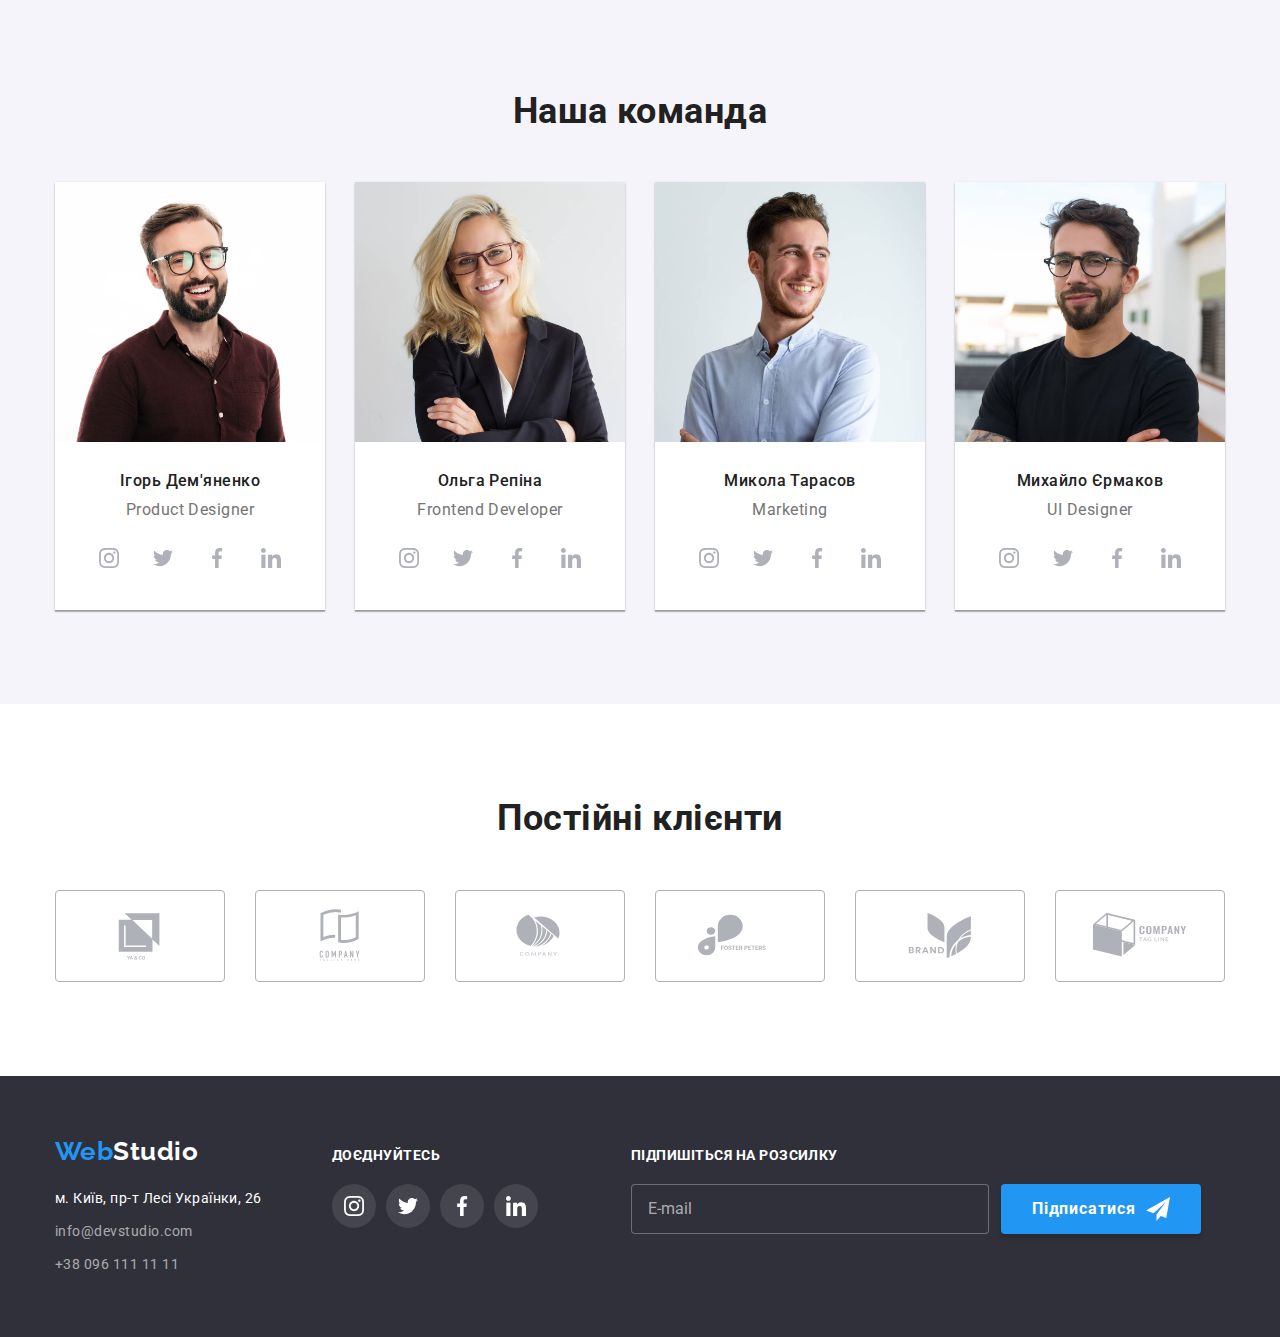
==== commit 15eb4baa: "2.0" ====
--- a/index.html
+++ b/index.html
@@ -73,8 +73,8 @@
       <section class="hero overlay">
         <div class="container">
           <h1 class="hero-title">
-            Ефективні рішення для <br />
-            вашого бізнесу
+            Ефективні рішення <br />
+            для вашого бізнесу
           </h1>
 
           <button data-modal-open type="button" class="order-button">
@@ -578,14 +578,14 @@
             >
             <!-- footer contacts -->
             <address>
-              <ul class="link-decor">
+              <ul class="footer-address-decor">
                 <li class="footer-contact-item">
                   <a
                     href="https://goo.gl/maps/csTUW6vFvjiGMf6m9"
-                    class="footer-contact footer-address"
+                    class="footer-address"
                     target="_blank"
                     rel="noreferrer noopener nofollow"
-                    >м. Київ, бульвар Лесі Українки, 26</a
+                    >м. Київ, пр-т Лесі Українки, 26</a
                   >
                 </li>
 
@@ -696,7 +696,7 @@
 
         <div class="form-fields">
           <div class="form-field-item">
-            <label for="name">Ім'я</label>
+            <label for="name" class="label">Ім'я</label>
             <div class="modal-box-icon">
               <input type="text" name="name" id="name" class="type" />
               <svg class="form-icon">
@@ -705,7 +705,7 @@
             </div>
           </div>
           <div class="form-field-item">
-            <label for="phone">Телефон</label>
+            <label for="phone" class="label">Телефон</label>
             <div class="modal-box-icon">
               <input type="tel" name="phone" id="phone" class="type" />
               <svg class="form-icon">
@@ -714,7 +714,7 @@
             </div>
           </div>
           <div class="form-field-item">
-            <label for="email">Пошта</label>
+            <label for="email" class="label">Пошта</label>
             <div class="modal-box-icon">
               <input type="email" name="email" id="email" class="type" />
               <svg class="form-icon">
@@ -723,7 +723,7 @@
             </div>
           </div>
           <div class="form-field-item">
-            <label for="comment">Коментар</label>
+            <label for="comment" class="label">Коментар</label>
             <textarea
               name="comment"
               id="comment"
@@ -743,11 +743,11 @@
           />
 
           <label for="checkbox" class="accepting">
-            <div class="icon-accept-box">
+            <span class="icon-accept-box">
               <svg class="icon-checked">
                 <use href="./images/background/icons.svg#modal-checked"></use>
               </svg>
-            </div>
+            </span>
             Погоджуюся з розсилкою та приймаю &thinsp;
             <a href="" class="link-terms">Умови договору</a>
           </label>
--- a/css/styles.css
+++ b/css/styles.css
@@ -525,16 +525,18 @@
     margin-bottom: 20px;
 }
 
-.footer-contact-item:not(:last-child) {
-    margin-bottom: 9px;
-}
-
-.footer-contact {
+.footer-address-decor {
     font-style: normal;
     font-size: 14px;
     line-height: 1.71;
+}
+
+.footer-contact-item:not(:last-child) {
+    margin-bottom: 9px;
+}
+
+.footer-contact {
     color: rgba(255, 255, 255, 0.6);
-    
     transition: color 250ms cubic-bezier(0.4, 0, 0.2, 1);
 }
 
@@ -567,6 +569,7 @@
 .subscribe {
     display: flex;
     margin-left: 93px;
+    align-items: flex-end;
 }
 
 .subscribe-field {
@@ -579,6 +582,7 @@
 }
 
 .subscribe-field input {
+    
     width: 358px;
     
     padding: 15px 16px;
@@ -598,12 +602,10 @@
 }
 
 .subscribe-button-box {
-    position: relative;
     margin-left: 12px;
 }
 
 .subscribe-button {
-    position: absolute;
     display: flex;
     justify-content: center;
     align-items: center;
@@ -764,7 +766,7 @@
 }
 
 .card-item-title {
-    /* margin-bottom: 4px; - Григорій сказав прибрати, хоча в проєкті цей відступ є */
+    /* margin-bottom: 4px; - Григорій сказав прибрати, хоча в макеті цей відступ є */
 
     font-weight: 700;
     font-size: 18px;
@@ -832,8 +834,8 @@
     align-items: center;
     padding: 0;
     position: absolute;
-    top: 4px;
-    right: 4px;
+    top: 8px;
+    right: 8px;
     width: 30px;
     height: 30px;
     
@@ -880,14 +882,18 @@
 .form-field-item {
     display: flex;
     flex-direction: column;
-    margin-bottom: 20px;
 
     font-size: 12px;
     line-height: 1.67;
     letter-spacing: 0.01em;
-    color: var(--black);
+    color: var(--grey);
     transition: color 250ms cubic-bezier(0.4, 0, 0.2, 1);
 }
+
+.form-field-item:not(:last-child) {
+    margin-bottom: 10px;
+}
+
 
 .form-field-item input {
     padding: 12px 16px 12px 42px;
@@ -936,11 +942,17 @@
     line-height: 1.167;
 }
 
+.label {
+    display: block;
+    margin-bottom: 4px;
+}
+
 /* іконки на полях введення */
 .modal-box-icon {
     display: flex;
     flex-direction: column;
     position: relative;
+    color: var(--black);
 }
 
 .form-icon {
@@ -949,7 +961,8 @@
     height: 18px;
     top: 50%;
     transform: translateY(-50%);
-    margin: 0 12px;
+    /* margin: 0 12px; */
+    left: 12px;
 
     fill: currentColor;
 }
@@ -968,11 +981,13 @@
     align-items: center;
     margin-bottom: 30px;
     transition: color 250ms cubic-bezier(0.4, 0, 0.2, 1);
+
 }
 
 .accept-module:hover,
 .accept-module:focus {
     color: var(--logo-brand-color);
+    /* outline: 1px solid var(--logo-brand-color); */
     /* border: 1px solid var(--logo-brand-color); */
     /* border-radius: 4px; */
 }
@@ -991,6 +1006,13 @@
     font-size: 14px;
     line-height: 1.71;
 }
+
+/* .accepting:focus, */
+/* .accepting:hover { */
+    /* outline: 1px solid var(--logo-brand-color); */
+    /* border: 1px solid var(--logo-brand-color); */
+    /* border-radius: 4px; */
+/* } */
 
 /* коробка з іконкою - за замовчуванням без кольору */
 .icon-accept-box {
@@ -1027,6 +1049,10 @@
     border: 0;
 }
 
+.checkboxed:focus+label .icon-checked {
+    outline: 1px solid black;
+}
+
 /* додаткова стилізація посилання на "Умови договору" */
 .link-terms {
     text-decoration: underline;
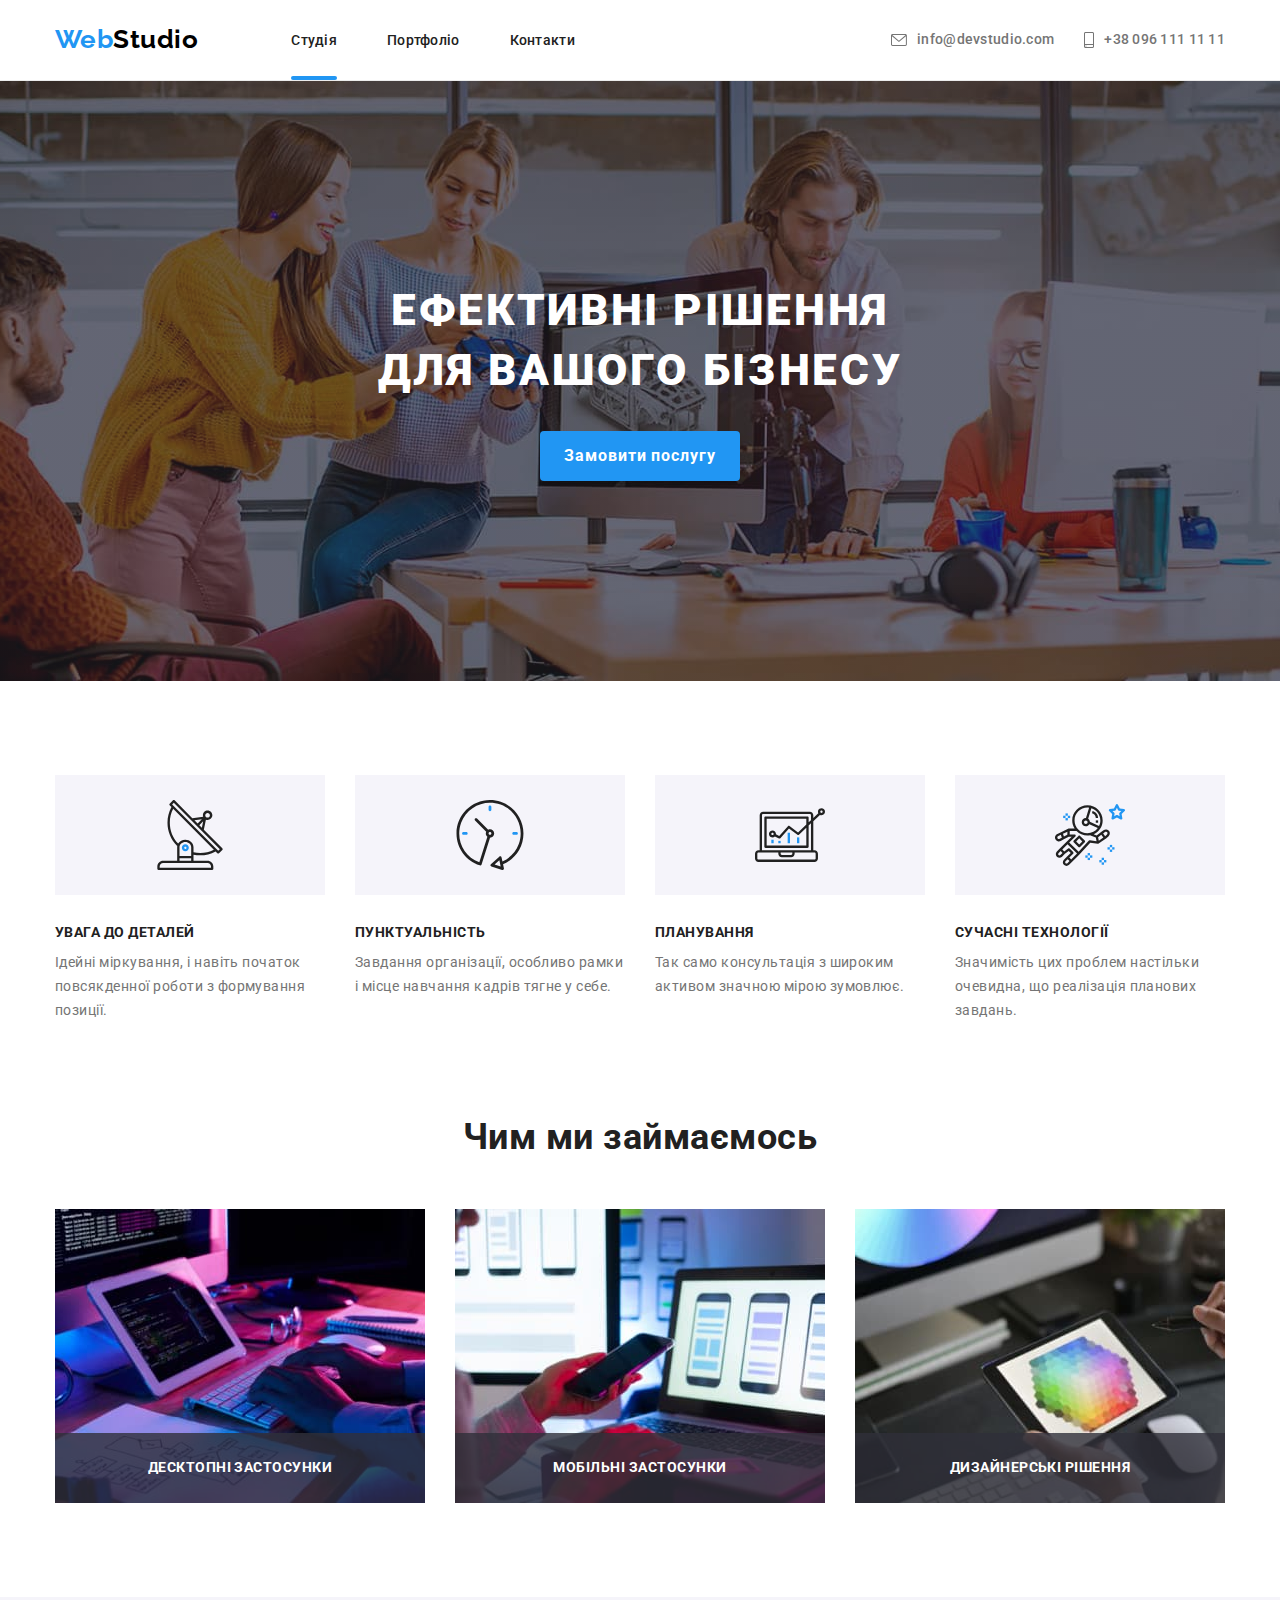
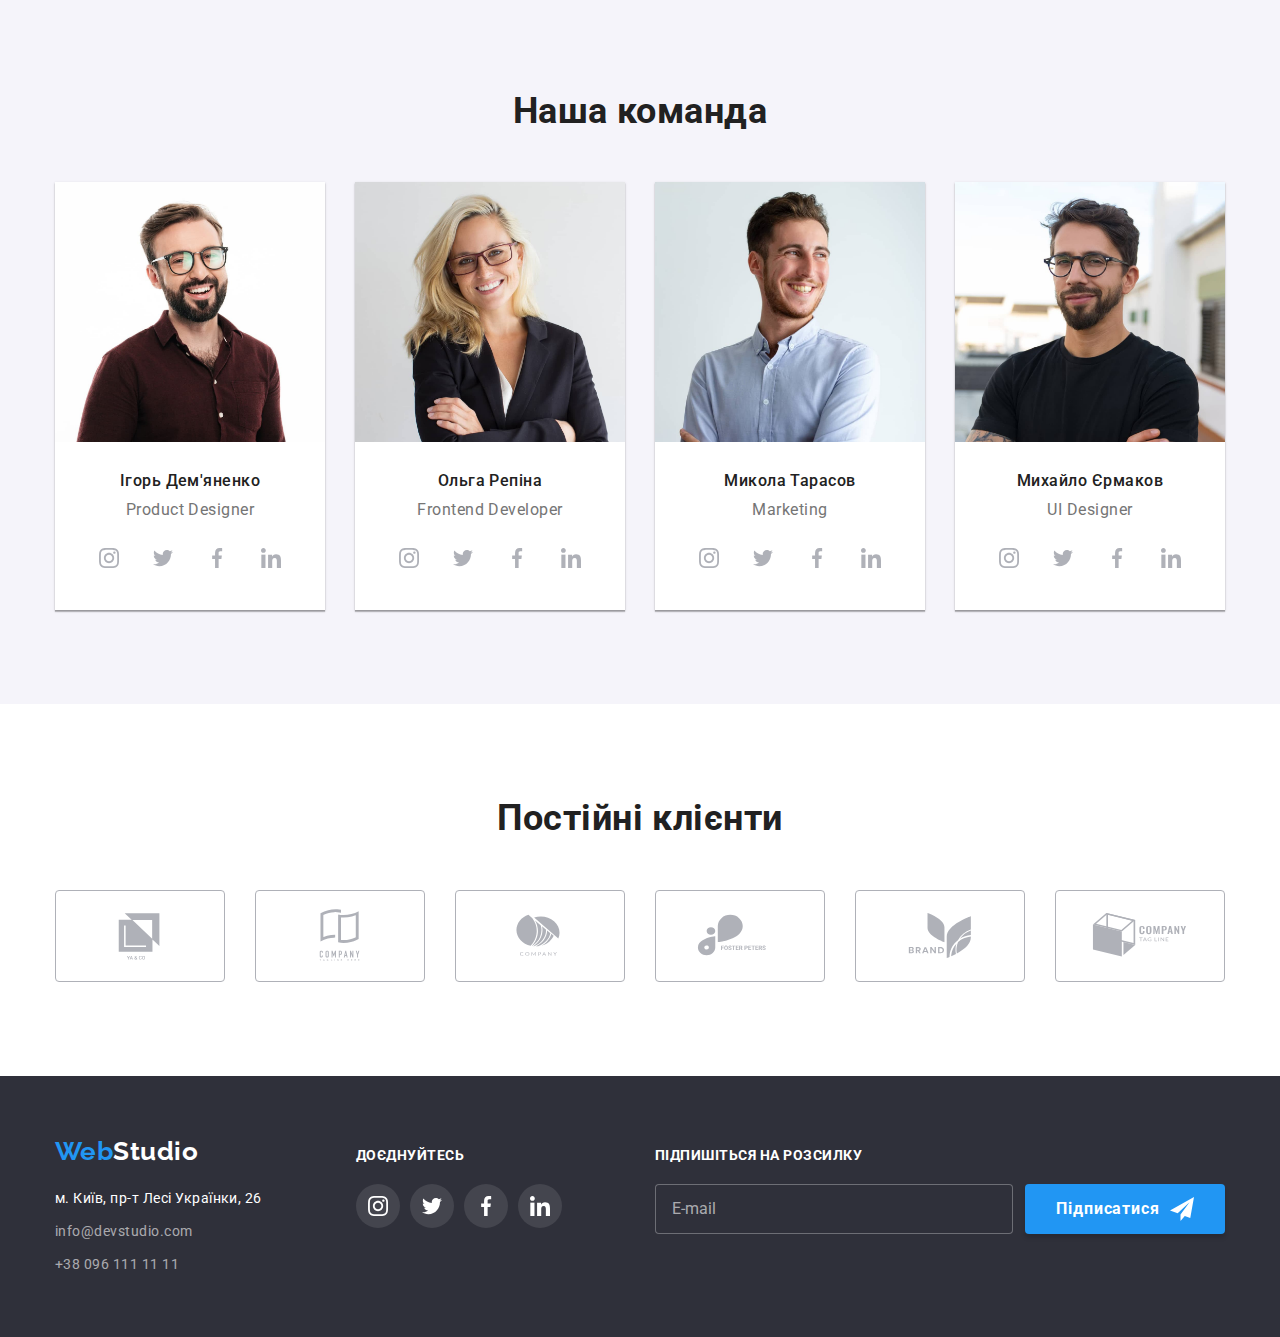
==== commit a6b3e978: "v.3.0 final" ====
--- a/index.html
+++ b/index.html
@@ -572,7 +572,7 @@
       <div class="container">
         <!-- група у дві колонки -->
         <div class="footer-columns">
-          <div>
+          <div class="footeer-contat-column">
             <a href="./" class="logo"
               >Web<span class="logo-negative">Studio</span></a
             >
--- a/css/styles.css
+++ b/css/styles.css
@@ -520,6 +520,10 @@
     display: flex;
 }
 
+.footeer-contat-column {
+    flex-grow: 1;
+}
+
 footer .logo {
     display: inline-block;
     margin-bottom: 20px;
@@ -766,7 +770,7 @@
 }
 
 .card-item-title {
-    /* margin-bottom: 4px; - Григорій сказав прибрати, хоча в макеті цей відступ є */
+    margin-bottom: 4px;
 
     font-weight: 700;
     font-size: 18px;
@@ -776,8 +780,6 @@
 }
 
 .card-item-description {
-    margin-bottom: 20px;
-
     font-size: 16px;
     line-height: 1.88;
     color: var(--grey);
@@ -923,15 +925,11 @@
     transition: border-color 250ms cubic-bezier(0.4, 0, 0.2, 1);
 }
 
-/* бордер на полях введення */
+/* бордер на полях введення (може не треба?), і оутлайн коли прибрали мишку з поля */
 .form-field-item:focus .type,
-.form-field-item:hover .type {
-    border-color: var(--logo-brand-color); 
-}
-
-/* бордер на полях введення, коли прибрали мишку з поля */
+.form-field-item:hover .type,
 .form-field-item .type:focus-within {
-    border-color: var(--logo-brand-color);
+    /* border-color: var(--logo-brand-color); */
     outline: 1px solid var(--logo-brand-color);
 }
 
@@ -967,11 +965,14 @@
     fill: currentColor;
 }
 
-.form-field-item:hover,
-.form-field-item:focus,
-.form-field-item:focus-within {
+.form-field-item:focus-within .form-icon,
+.form-field-item:focus .form-icon,
+.form-field-item:hover .form-icon
+
+{
     color: var(--logo-brand-color);
 }
+
 
 
 /* поле згоди з умовами */
